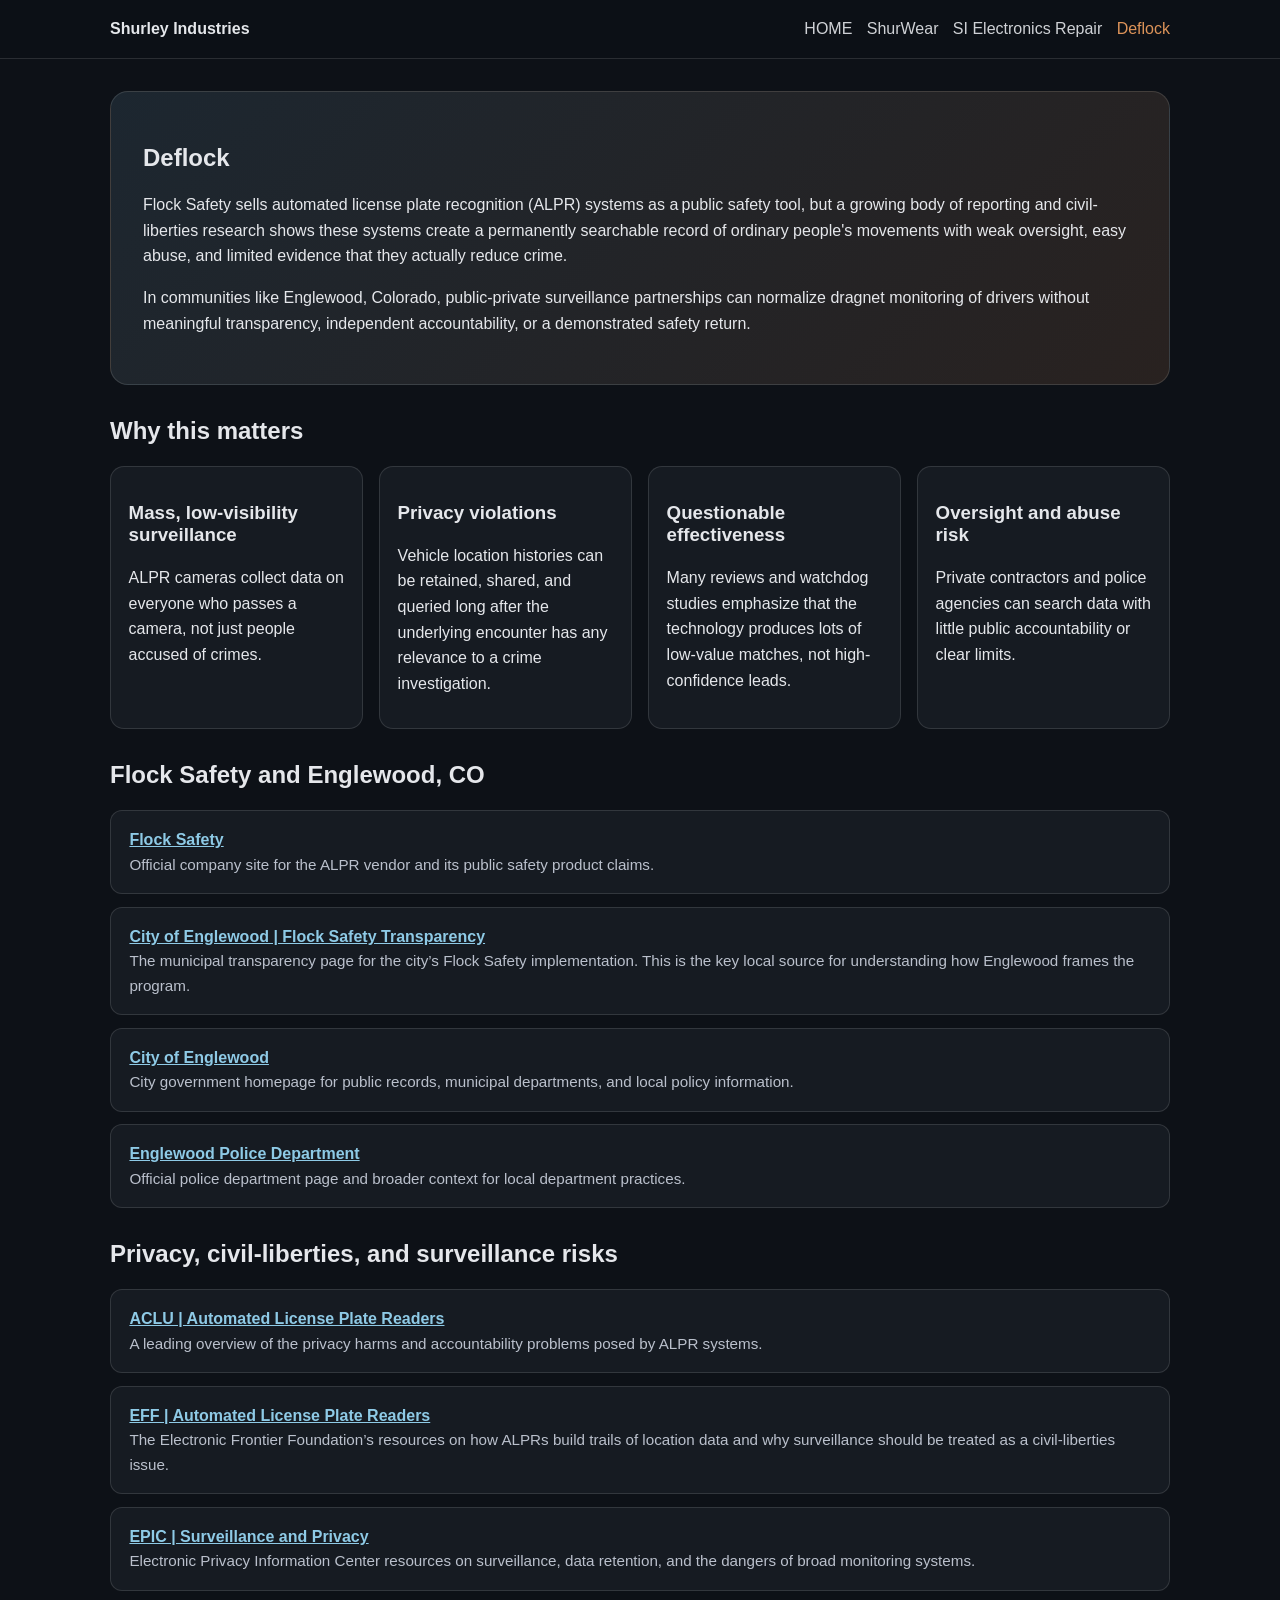
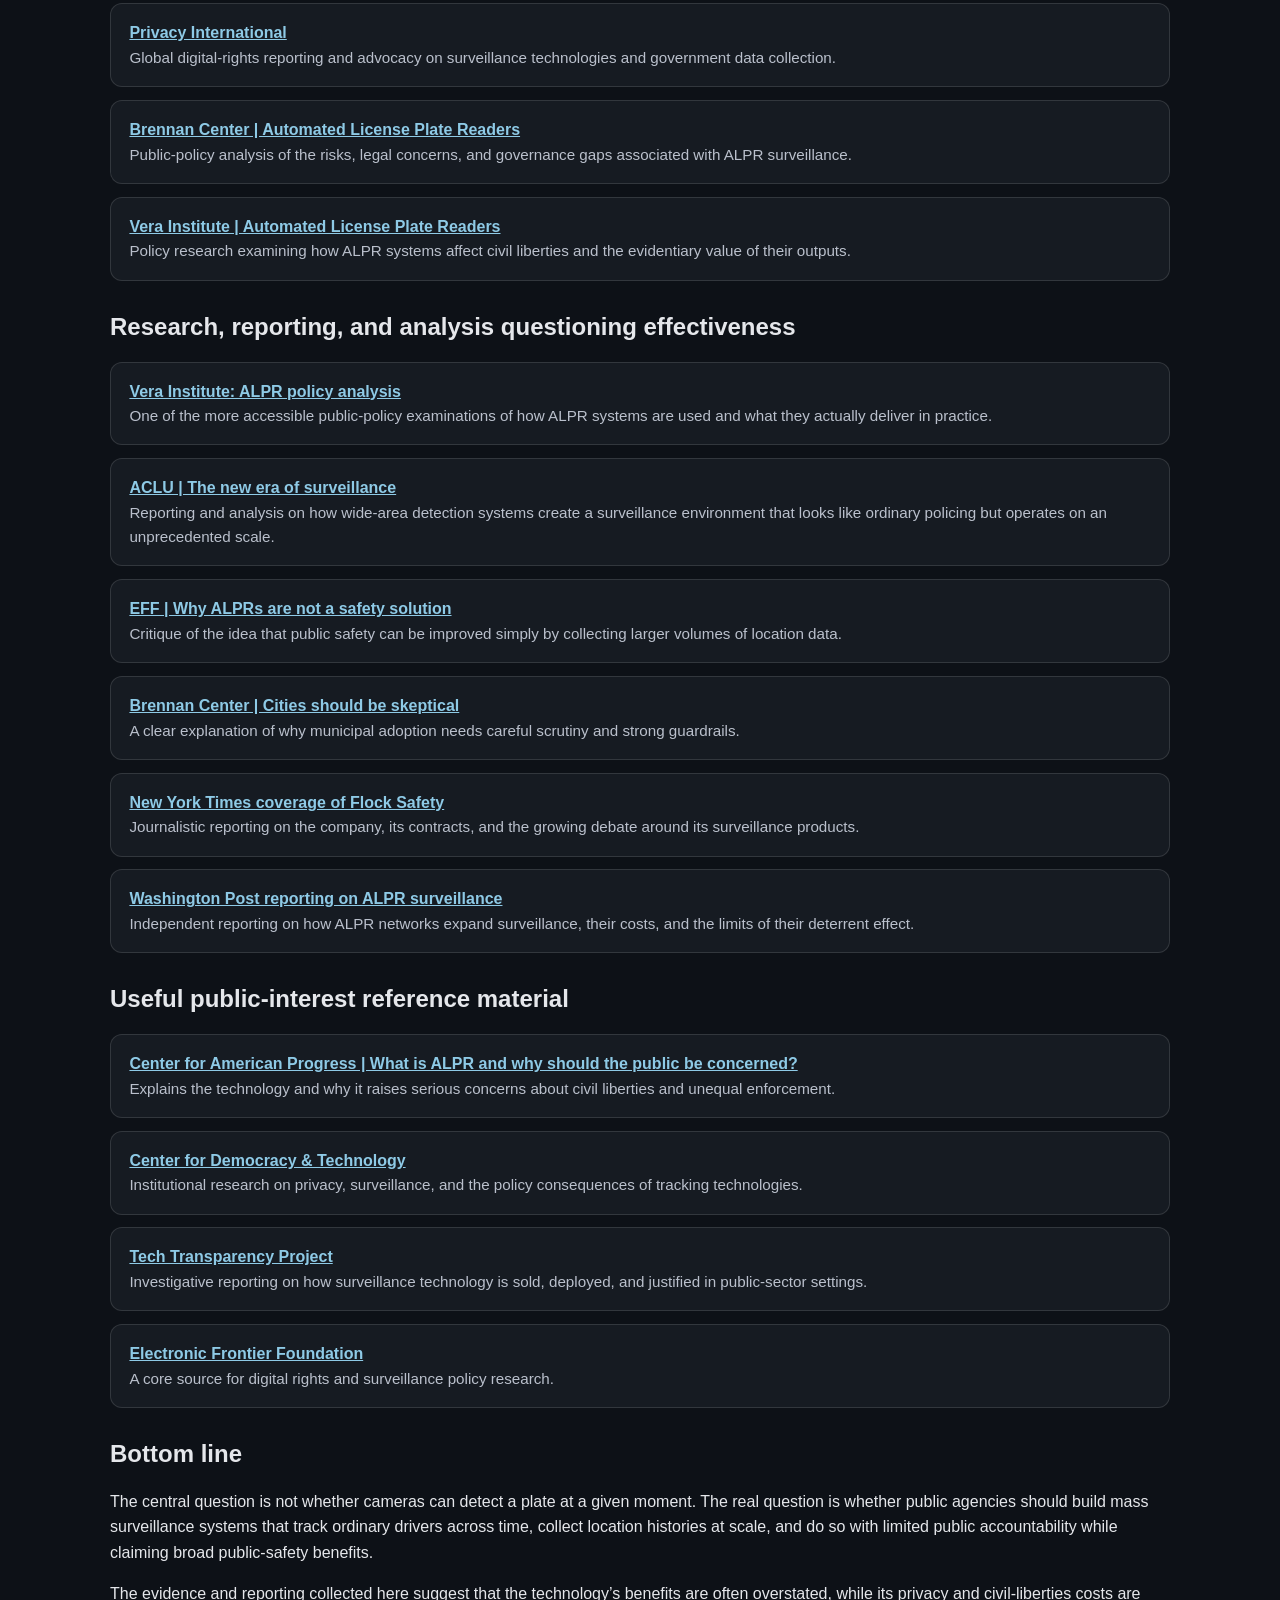
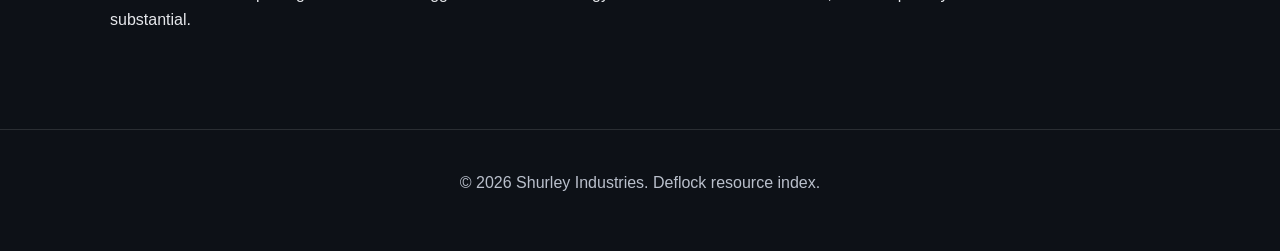
==== deflock/index.html @ d4a77ce1 "Add Deflock map and council action template Co-authored-by: aydenshurley <272962813+aydenshurley@use" ====
<!DOCTYPE html>
<html lang="en">
  <head>
    <meta charset="UTF-8" />
    <meta name="viewport" content="width=device-width, initial-scale=1.0" />
    <title>Deflock | Shurley Industries</title>
    <meta
      name="description"
      content="Resources and links documenting Flock Safety, Englewood's deployment, and the privacy and civil-liberties risks of automated license plate recognition."
    />
    <style>
      :root {
        --bg: #0d1117;
        --panel: #161b22;
        --panel-alt: #1f2833;
        --text: #e5e7eb;
        --muted: #bac0cc;
        --accent: #8ecae6;
        --accent-2: #f4a261;
        --border: rgba(255, 255, 255, 0.12);
      }

      * { box-sizing: border-box; }

      body {
        margin: 0;
        font-family: Arial, Helvetica, sans-serif;
        background: var(--bg);
        color: var(--text);
        line-height: 1.6;
      }

      a {
        color: var(--accent);
      }

      header {
        border-bottom: 1px solid var(--border);
        background: rgba(13, 17, 23, 0.9);
        position: sticky;
        top: 0;
        backdrop-filter: blur(8px);
      }

      .topbar {
        max-width: 1100px;
        margin: 0 auto;
        padding: 1rem 1.25rem;
        display: flex;
        flex-wrap: wrap;
        align-items: center;
        justify-content: space-between;
        gap: 1rem;
      }

      .brand {
        font-weight: bold;
        color: var(--text);
        text-decoration: none;
      }

      nav ul {
        list-style: none;
        display: flex;
        flex-wrap: wrap;
        gap: 0.9rem;
        padding: 0;
        margin: 0;
      }

      nav a {
        color: var(--text);
        text-decoration: none;
        opacity: 0.9;
      }

      nav a[aria-current="page"] {
        color: var(--accent-2);
      }

      main {
        max-width: 1100px;
        margin: 0 auto;
        padding: 2rem 1.25rem 4rem;
      }

      section {
        margin-bottom: 2rem;
      }

      .hero {
        background: linear-gradient(135deg, rgba(142, 202, 230, 0.12), rgba(244, 162, 97, 0.12));
        border: 1px solid var(--border);
        border-radius: 18px;
        padding: 2rem;
      }

      h1, h2, h3 {
        line-height: 1.2;
      }

      .summary-grid {
        display: grid;
        gap: 1rem;
        grid-template-columns: repeat(auto-fit, minmax(220px, 1fr));
      }

      .card {
        background: var(--panel);
        border: 1px solid var(--border);
        border-radius: 14px;
        padding: 1rem 1.1rem;
      }

      .resource-list {
        list-style: none;
        padding: 0;
        margin: 0;
        display: grid;
        gap: 0.8rem;
      }

      .resource-list li {
        background: var(--panel);
        border: 1px solid var(--border);
        border-radius: 12px;
        padding: 1rem 1.15rem;
      }

      .small {
        color: var(--muted);
        font-size: 0.95rem;
      }

      footer {
        border-top: 1px solid var(--border);
        padding: 1.5rem 1.25rem 2.5rem;
        color: var(--muted);
        text-align: center;
      }
    </style>
  </head>
  <body>
    <header>
      <div class="topbar">
        <a href="/index.html" class="brand" aria-label="Shurley Industries home">Shurley Industries</a>
        <nav aria-label="Main">
          <ul>
            <li><a href="/index.html">HOME</a></li>
            <li><a href="/shurwear.html">ShurWear</a></li>
            <li><a href="/electronics-repair.html">SI Electronics Repair</a></li>
            <li><a href="/deflock/" aria-current="page">Deflock</a></li>
          </ul>
        </nav>
      </div>
    </header>

    <main>
      <section class="hero">
        <h1>Deflock</h1>
        <p>
          Flock Safety sells automated license plate recognition (ALPR) systems as a public safety tool, but a growing body of reporting and civil-liberties research shows these systems create a permanently searchable record of ordinary people's movements with weak oversight, easy abuse, and limited evidence that they actually reduce crime.
        </p>
        <p>
          In communities like Englewood, Colorado, public-private surveillance partnerships can normalize dragnet monitoring of drivers without meaningful transparency, independent accountability, or a demonstrated safety return.
        </p>
      </section>

      <section>
        <h2>Why this matters</h2>
        <div class="summary-grid">
          <div class="card">
            <h3>Mass, low-visibility surveillance</h3>
            <p>ALPR cameras collect data on everyone who passes a camera, not just people accused of crimes.</p>
          </div>
          <div class="card">
            <h3>Privacy violations</h3>
            <p>Vehicle location histories can be retained, shared, and queried long after the underlying encounter has any relevance to a crime investigation.</p>
          </div>
          <div class="card">
            <h3>Questionable effectiveness</h3>
            <p>Many reviews and watchdog studies emphasize that the technology produces lots of low-value matches, not high-confidence leads.</p>
          </div>
          <div class="card">
            <h3>Oversight and abuse risk</h3>
            <p>Private contractors and police agencies can search data with little public accountability or clear limits.</p>
          </div>
        </div>
      </section>

      <section>
        <h2>Flock Safety and Englewood, CO</h2>
        <ul class="resource-list">
          <li>
            <strong><a href="https://www.flocksafety.com/" target="_blank" rel="noopener noreferrer">Flock Safety</a></strong>
            <div class="small">Official company site for the ALPR vendor and its public safety product claims.</div>
          </li>
          <li>
            <strong><a href="https://www.englewoodco.gov/government/city-departments/police/flock-safety-transparency" target="_blank" rel="noopener noreferrer">City of Englewood | Flock Safety Transparency</a></strong>
            <div class="small">The municipal transparency page for the city’s Flock Safety implementation. This is the key local source for understanding how Englewood frames the program.</div>
          </li>
          <li>
            <strong><a href="https://www.englewoodco.gov/" target="_blank" rel="noopener noreferrer">City of Englewood</a></strong>
            <div class="small">City government homepage for public records, municipal departments, and local policy information.</div>
          </li>
          <li>
            <strong><a href="https://www.englewoodco.gov/government/city-departments/police" target="_blank" rel="noopener noreferrer">Englewood Police Department</a></strong>
            <div class="small">Official police department page and broader context for local department practices.</div>
          </li>
        </ul>
      </section>

      <section>
        <h2>Privacy, civil-liberties, and surveillance risks</h2>
        <ul class="resource-list">
          <li>
            <strong><a href="https://www.aclu.org/issues/privacy-technology/surveillance-technologies/automated-license-plate-readers" target="_blank" rel="noopener noreferrer">ACLU | Automated License Plate Readers</a></strong>
            <div class="small">A leading overview of the privacy harms and accountability problems posed by ALPR systems.</div>
          </li>
          <li>
            <strong><a href="https://www.eff.org/issues/automated-license-plate-readers" target="_blank" rel="noopener noreferrer">EFF | Automated License Plate Readers</a></strong>
            <div class="small">The Electronic Frontier Foundation’s resources on how ALPRs build trails of location data and why surveillance should be treated as a civil-liberties issue.</div>
          </li>
          <li>
            <strong><a href="https://epic.org/issues/privacy/surveillance/" target="_blank" rel="noopener noreferrer">EPIC | Surveillance and Privacy</a></strong>
            <div class="small">Electronic Privacy Information Center resources on surveillance, data retention, and the dangers of broad monitoring systems.</div>
          </li>
          <li>
            <strong><a href="https://www.privacyinternational.org/" target="_blank" rel="noopener noreferrer">Privacy International</a></strong>
            <div class="small">Global digital-rights reporting and advocacy on surveillance technologies and government data collection.</div>
          </li>
          <li>
            <strong><a href="https://www.brennancenter.org/our-work/research-reports/automated-license-plate-readers" target="_blank" rel="noopener noreferrer">Brennan Center | Automated License Plate Readers</a></strong>
            <div class="small">Public-policy analysis of the risks, legal concerns, and governance gaps associated with ALPR surveillance.</div>
          </li>
          <li>
            <strong><a href="https://www.vera.org/publications/automated-license-plate-readers" target="_blank" rel="noopener noreferrer">Vera Institute | Automated License Plate Readers</a></strong>
            <div class="small">Policy research examining how ALPR systems affect civil liberties and the evidentiary value of their outputs.</div>
          </li>
        </ul>
      </section>

      <section>
        <h2>Research, reporting, and analysis questioning effectiveness</h2>
        <ul class="resource-list">
          <li>
            <strong><a href="https://www.vera.org/publications/automated-license-plate-readers" target="_blank" rel="noopener noreferrer">Vera Institute: ALPR policy analysis</a></strong>
            <div class="small">One of the more accessible public-policy examinations of how ALPR systems are used and what they actually deliver in practice.</div>
          </li>
          <li>
            <strong><a href="https://www.aclu.org/news/privacy-technology/automated-license-plate-recognition-systems-signal-a-new-era-of-surveillance" target="_blank" rel="noopener noreferrer">ACLU | The new era of surveillance</a></strong>
            <div class="small">Reporting and analysis on how wide-area detection systems create a surveillance environment that looks like ordinary policing but operates on an unprecedented scale.</div>
          </li>
          <li>
            <strong><a href="https://www.eff.org/deeplinks/2021/08/license-plate-readers-are-not-safety-solution" target="_blank" rel="noopener noreferrer">EFF | Why ALPRs are not a safety solution</a></strong>
            <div class="small">Critique of the idea that public safety can be improved simply by collecting larger volumes of location data.</div>
          </li>
          <li>
            <strong><a href="https://www.brennancenter.org/our-work/analysis-opinion/cities-should-be-skeptical-license-plate-reader-technology" target="_blank" rel="noopener noreferrer">Brennan Center | Cities should be skeptical</a></strong>
            <div class="small">A clear explanation of why municipal adoption needs careful scrutiny and strong guardrails.</div>
          </li>
          <li>
            <strong><a href="https://www.nytimes.com/topic/company/flock-safety" target="_blank" rel="noopener noreferrer">New York Times coverage of Flock Safety</a></strong>
            <div class="small">Journalistic reporting on the company, its contracts, and the growing debate around its surveillance products.</div>
          </li>
          <li>
            <strong><a href="https://www.washingtonpost.com/technology/2024/02/08/flock-safety-license-plate-readers/" target="_blank" rel="noopener noreferrer">Washington Post reporting on ALPR surveillance</a></strong>
            <div class="small">Independent reporting on how ALPR networks expand surveillance, their costs, and the limits of their deterrent effect.</div>
          </li>
        </ul>
      </section>

      <section>
        <h2>Useful public-interest reference material</h2>
        <ul class="resource-list">
          <li>
            <strong><a href="https://www.americanprogress.org/article/what-is-automated-license-plate-recognition-and-why-the-public-should-be-concerned/" target="_blank" rel="noopener noreferrer">Center for American Progress | What is ALPR and why should the public be concerned?</a></strong>
            <div class="small">Explains the technology and why it raises serious concerns about civil liberties and unequal enforcement.</div>
          </li>
          <li>
            <strong><a href="https://www.cdt.org/" target="_blank" rel="noopener noreferrer">Center for Democracy &amp; Technology</a></strong>
            <div class="small">Institutional research on privacy, surveillance, and the policy consequences of tracking technologies.</div>
          </li>
          <li>
            <strong><a href="https://www.techtransparencyproject.org/" target="_blank" rel="noopener noreferrer">Tech Transparency Project</a></strong>
            <div class="small">Investigative reporting on how surveillance technology is sold, deployed, and justified in public-sector settings.</div>
          </li>
          <li>
            <strong><a href="https://www.eff.org/" target="_blank" rel="noopener noreferrer">Electronic Frontier Foundation</a></strong>
            <div class="small">A core source for digital rights and surveillance policy research.</div>
          </li>
        </ul>
      </section>

      <section>
        <h2>Bottom line</h2>
        <p>
          The central question is not whether cameras can detect a plate at a given moment. The real question is whether public agencies should build mass surveillance systems that track ordinary drivers across time, collect location histories at scale, and do so with limited public accountability while claiming broad public-safety benefits.
        </p>
        <p>
          The evidence and reporting collected here suggest that the technology’s benefits are often overstated, while its privacy and civil-liberties costs are substantial.
        </p>
      </section>
    </main>

    <footer>
      <p>© 2026 Shurley Industries. Deflock resource index.</p>
    </footer>
  </body>
</html>
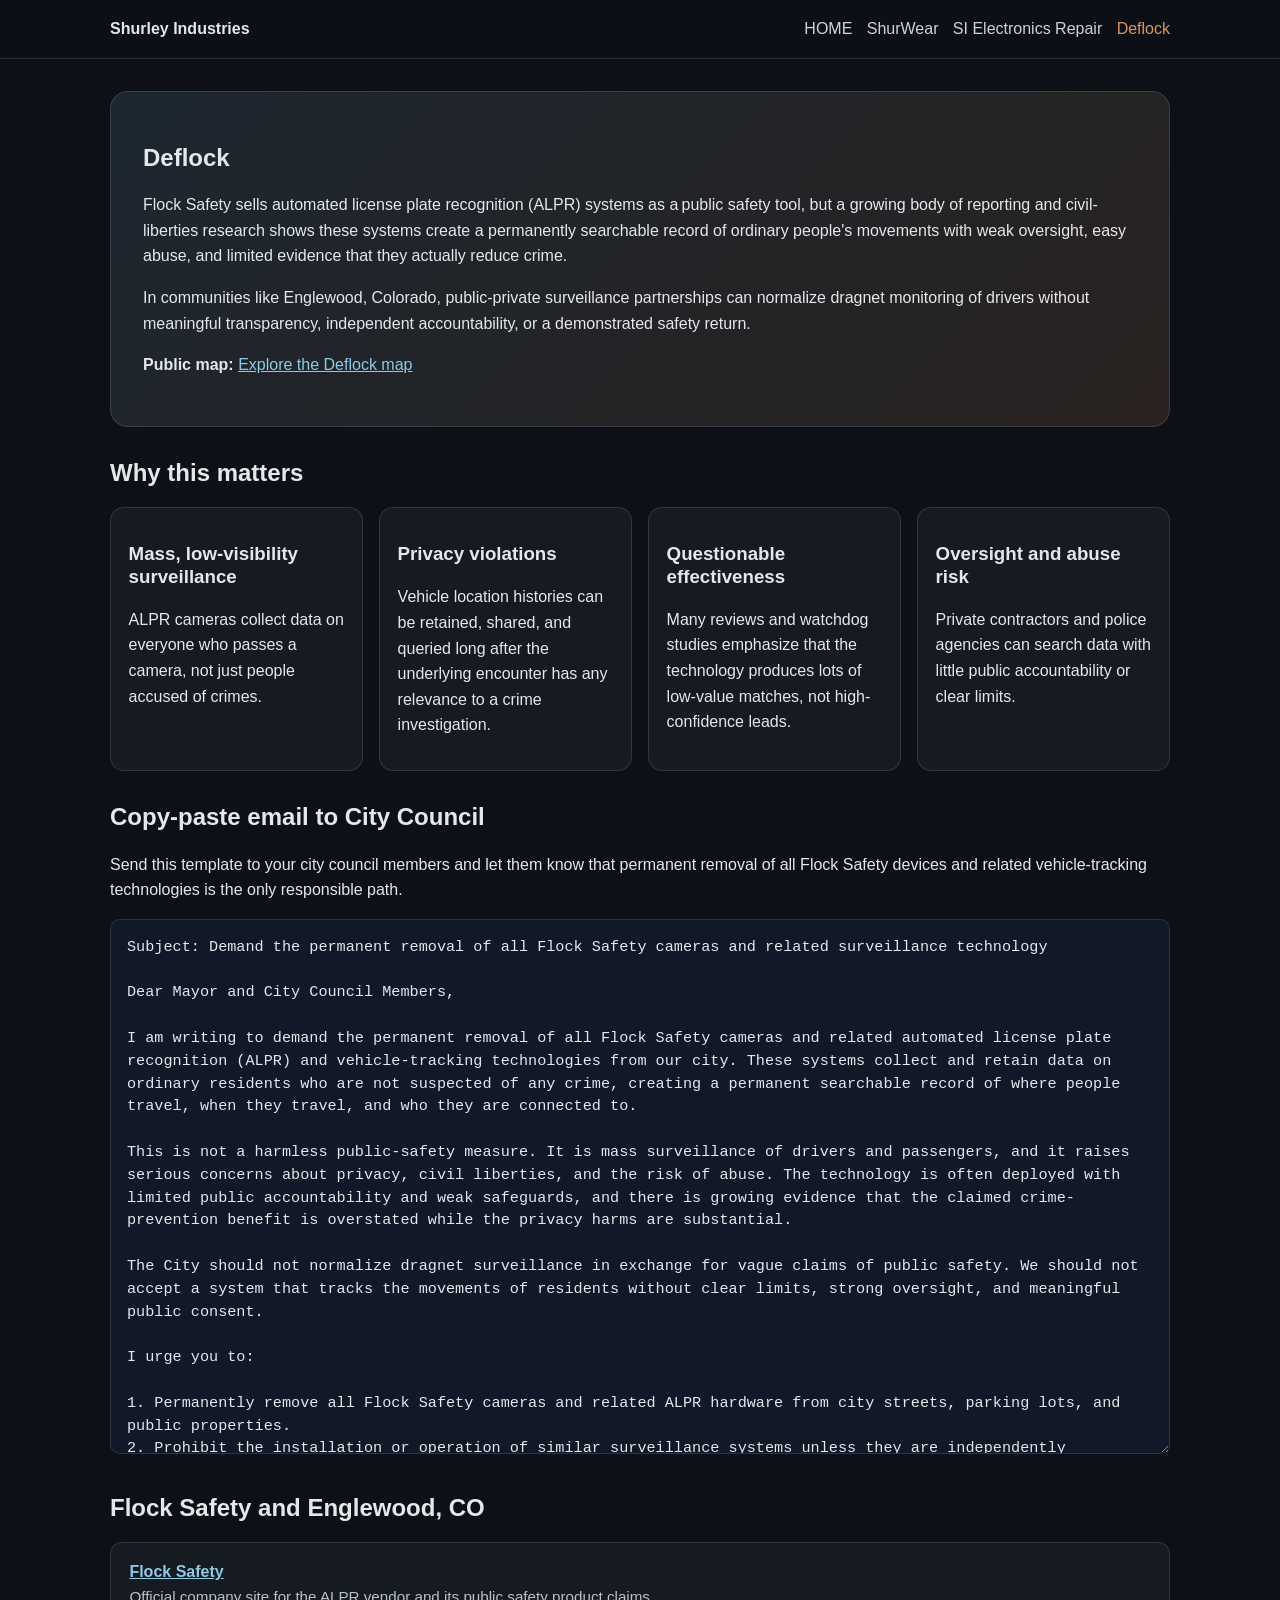
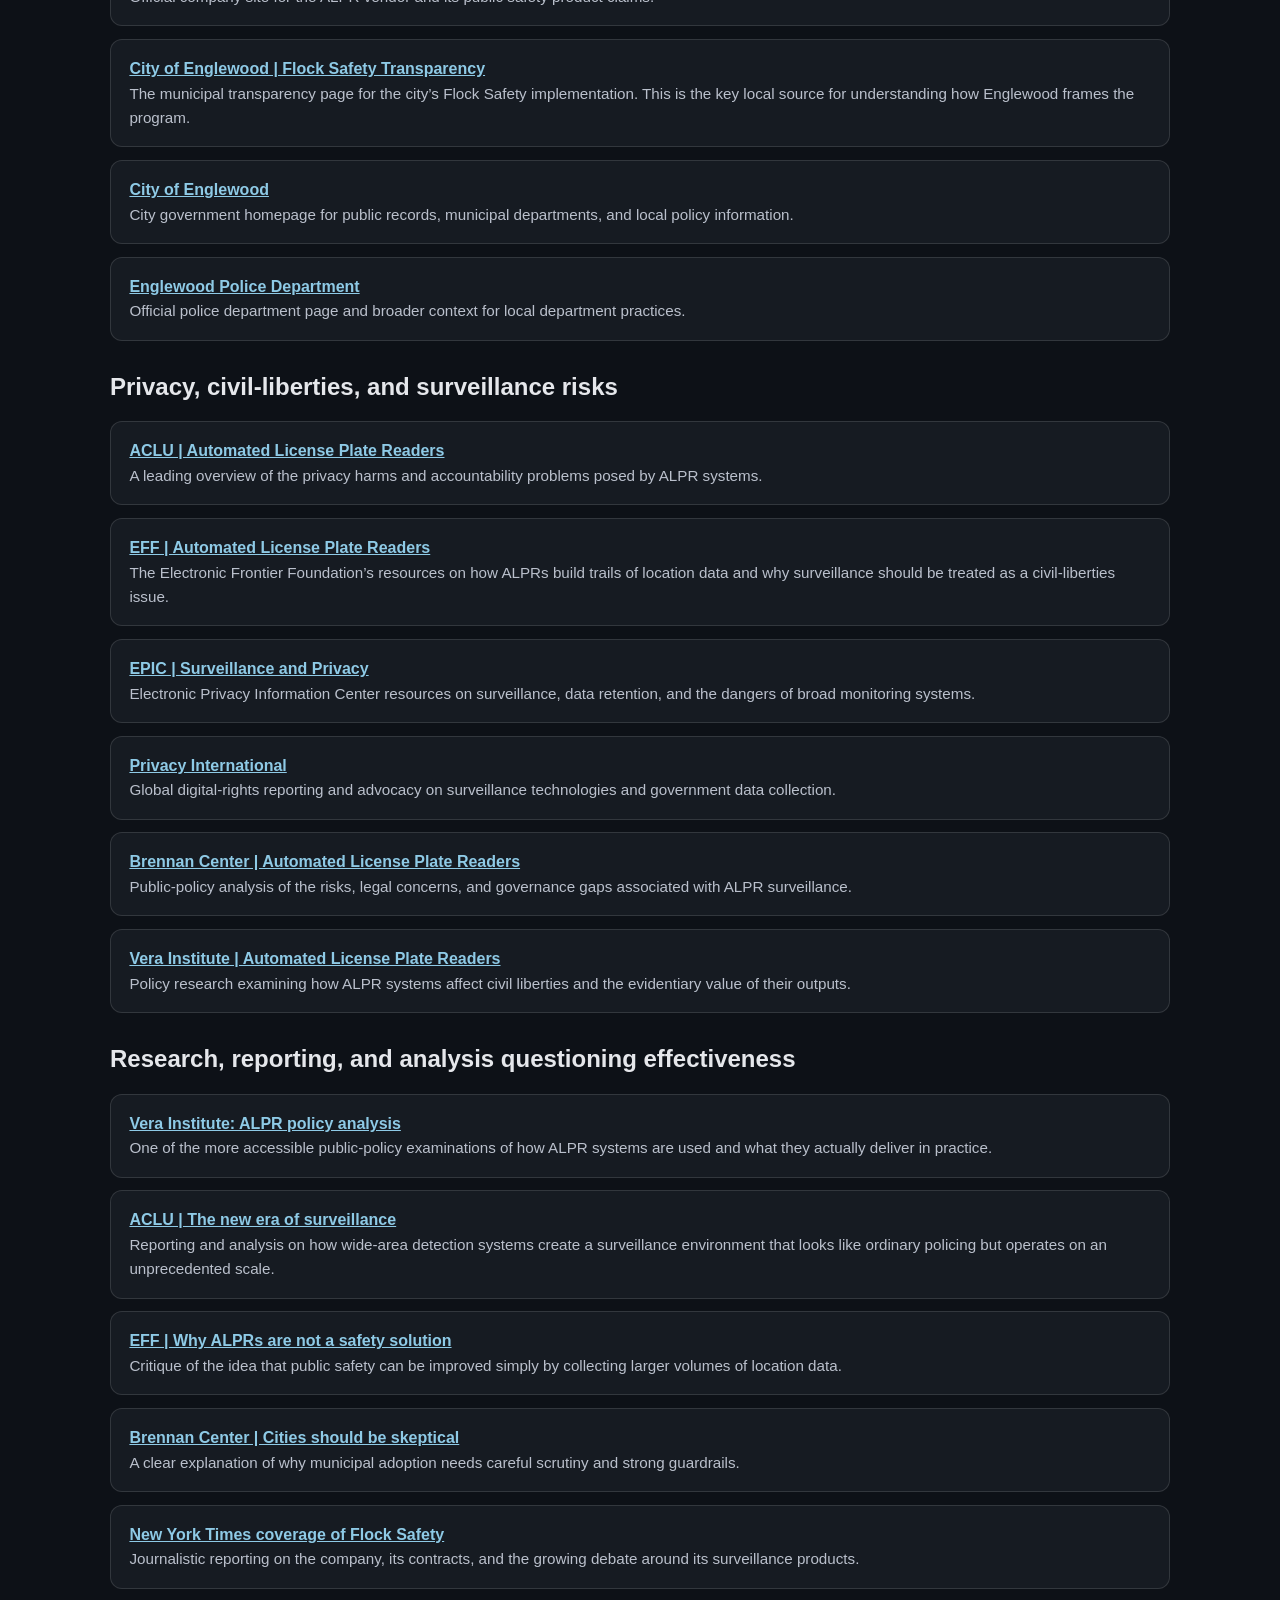
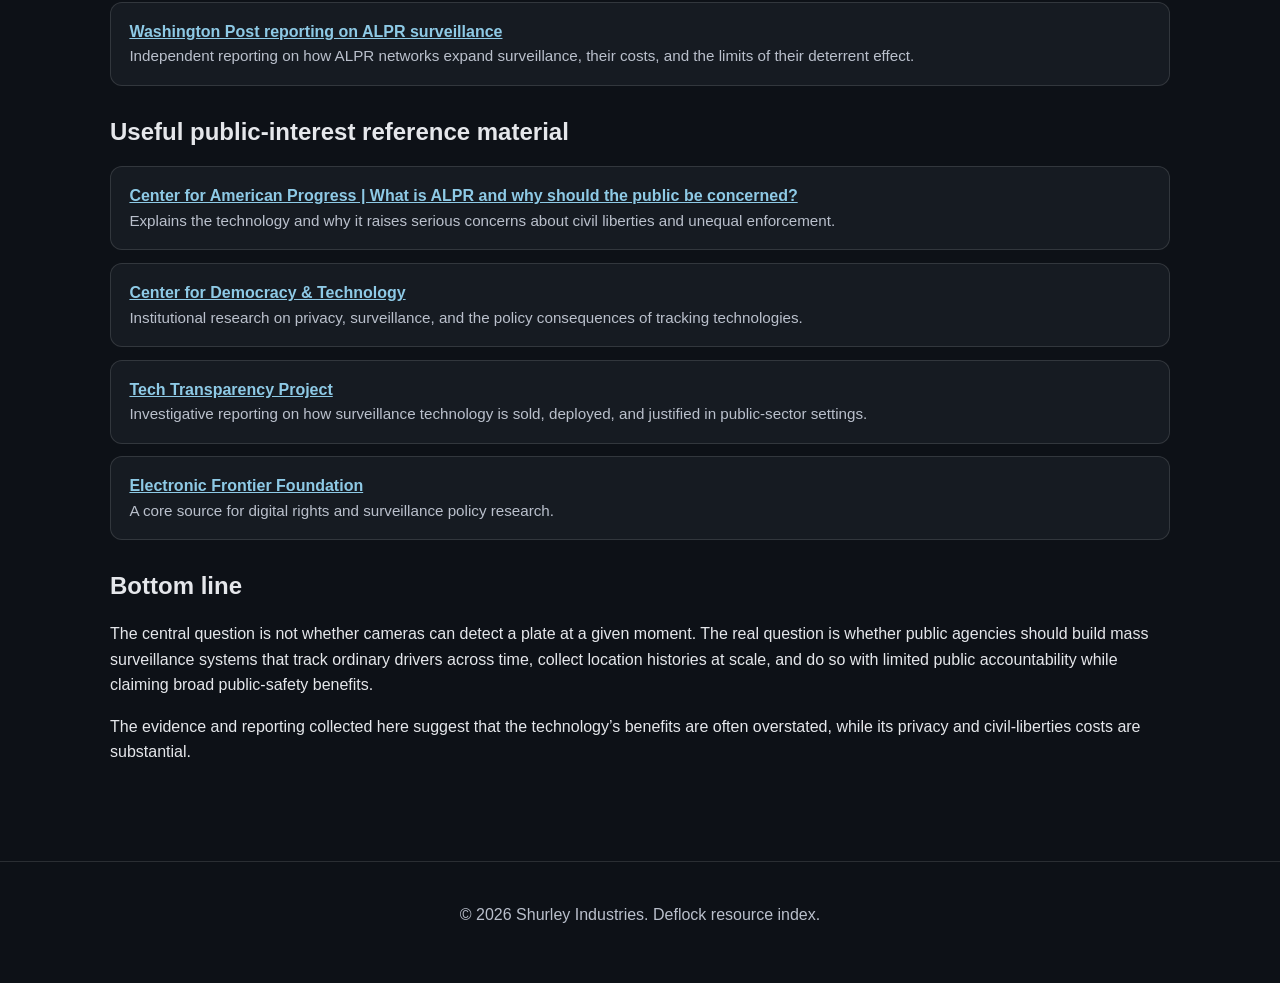
==== commit 6ed877be: "Finalize Deflock page and action resources Co-authored-by: aydenshurley <272962813+aydenshurley@user" ====
--- a/deflock/index.html
+++ b/deflock/index.html
@@ -164,6 +164,10 @@
         <p>
           In communities like Englewood, Colorado, public-private surveillance partnerships can normalize dragnet monitoring of drivers without meaningful transparency, independent accountability, or a demonstrated safety return.
         </p>
+        <p>
+          <strong>Public map:</strong>
+          <a href="https://maps.deflock.org/?lat=39.6482&lng=-104.9880&zoom=11.00" target="_blank" rel="noopener noreferrer">Explore the Deflock map</a>
+        </p>
       </section>
 
       <section>
@@ -189,6 +193,41 @@
       </section>
 
       <section>
+        <h2>Copy-paste email to City Council</h2>
+        <p>
+          Send this template to your city council members and let them know that permanent removal of all Flock Safety devices and related vehicle-tracking technologies is the only responsible path.
+        </p>
+        <textarea readonly rows="22" style="width: 100%; min-height: 420px; resize: vertical; background: #111827; color: #e5e7eb; border: 1px solid rgba(255,255,255,0.12); border-radius: 10px; padding: 1rem; font: 0.95rem/1.5 monospace;">
+Subject: Demand the permanent removal of all Flock Safety cameras and related surveillance technology
+
+Dear Mayor and City Council Members,
+
+I am writing to demand the permanent removal of all Flock Safety cameras and related automated license plate recognition (ALPR) and vehicle-tracking technologies from our city. These systems collect and retain data on ordinary residents who are not suspected of any crime, creating a permanent searchable record of where people travel, when they travel, and who they are connected to.
+
+This is not a harmless public-safety measure. It is mass surveillance of drivers and passengers, and it raises serious concerns about privacy, civil liberties, and the risk of abuse. The technology is often deployed with limited public accountability and weak safeguards, and there is growing evidence that the claimed crime-prevention benefit is overstated while the privacy harms are substantial.
+
+The City should not normalize dragnet surveillance in exchange for vague claims of public safety. We should not accept a system that tracks the movements of residents without clear limits, strong oversight, and meaningful public consent.
+
+I urge you to:
+
+1. Permanently remove all Flock Safety cameras and related ALPR hardware from city streets, parking lots, and public properties.
+2. Prohibit the installation or operation of similar surveillance systems unless they are independently evaluated, subject to strict public oversight, and clearly justified by demonstrable public safety benefits.
+3. Require full transparency on data retention, sharing, access logs, and vendor contracts.
+4. Decline any future renewal, expansion, or private-public partnership that would prolong mass vehicle surveillance.
+5. Commit to civil-liberties protections that prioritize residents’ privacy and due process over convenience for policing systems.
+
+Our city should be focused on proven, targeted, accountable approaches to public safety — not permanently tracking the everyday movement of the public.
+
+Sincerely,
+[Your Name]
+[Your Address]
+[City, State ZIP]
+[Email Address]
+[Phone Number]
+        </textarea>
+      </section>
+
+      <section>
         <h2>Flock Safety and Englewood, CO</h2>
         <ul class="resource-list">
           <li>
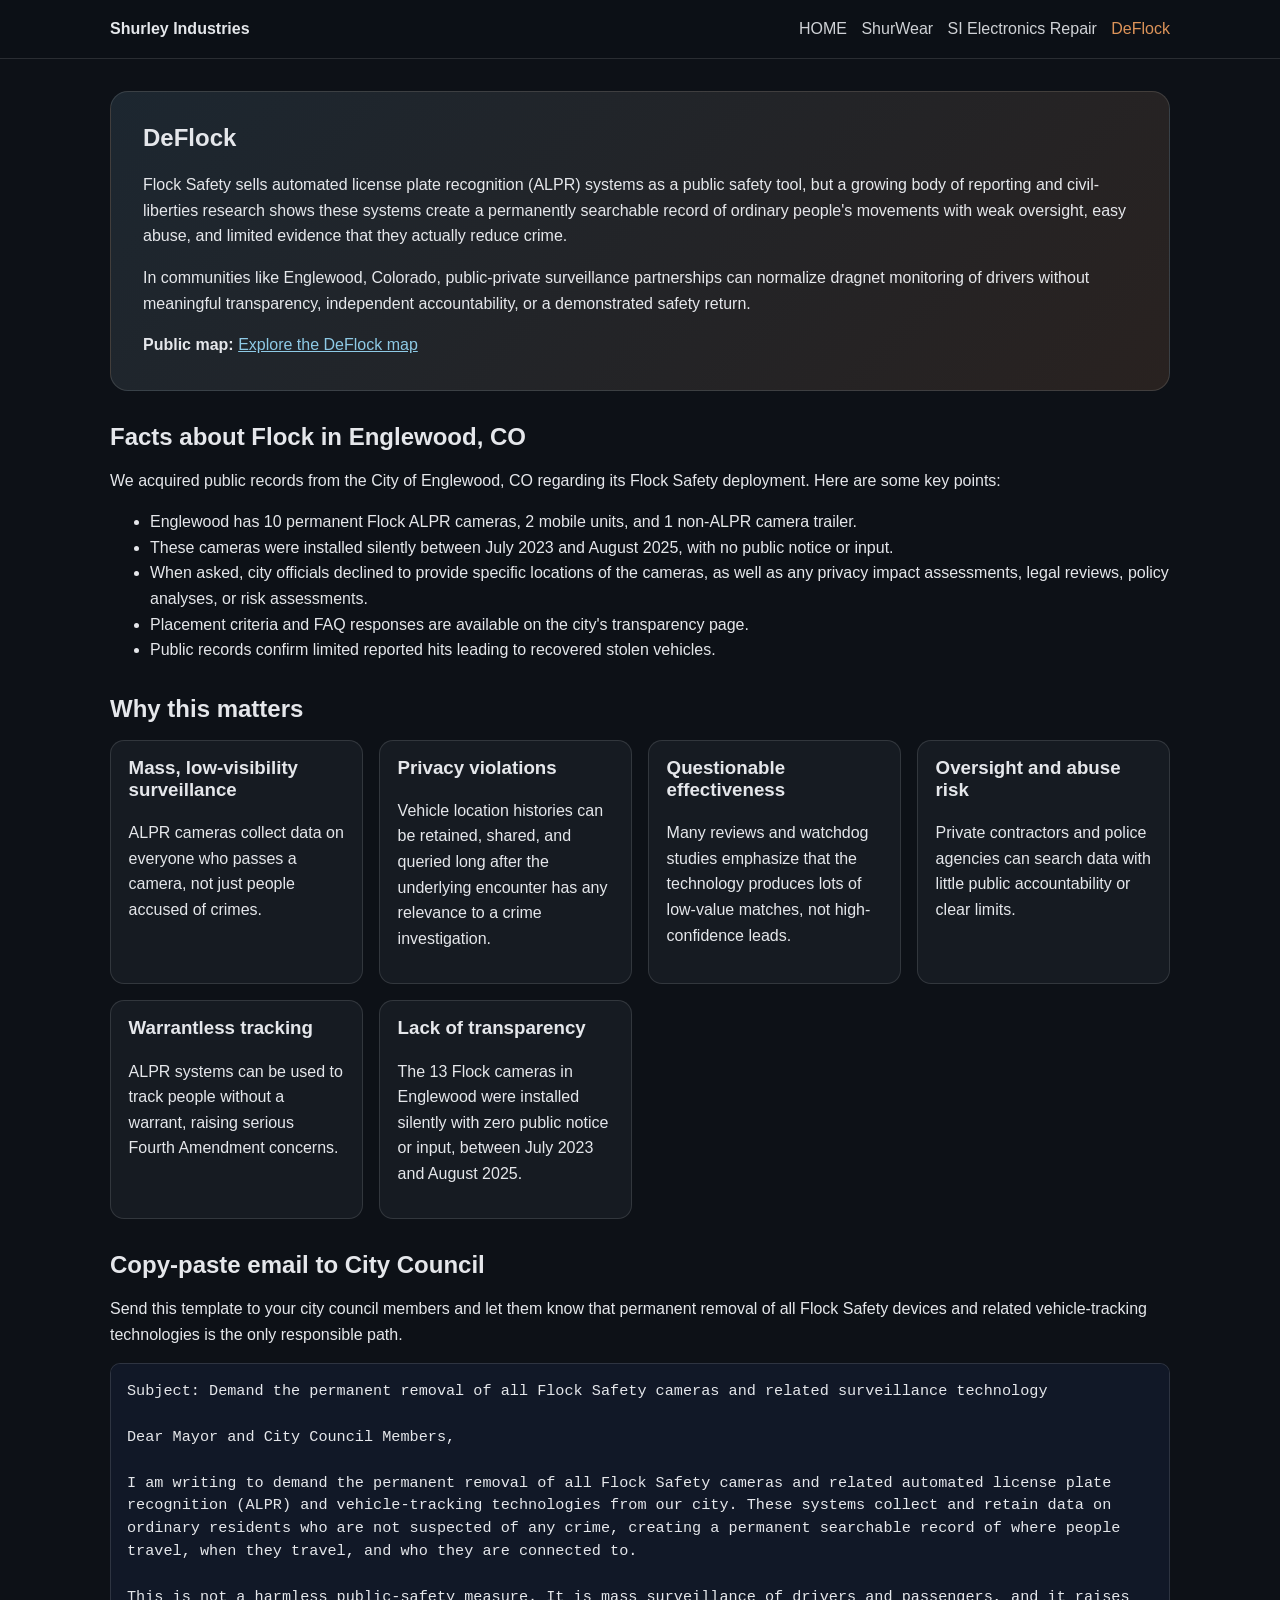
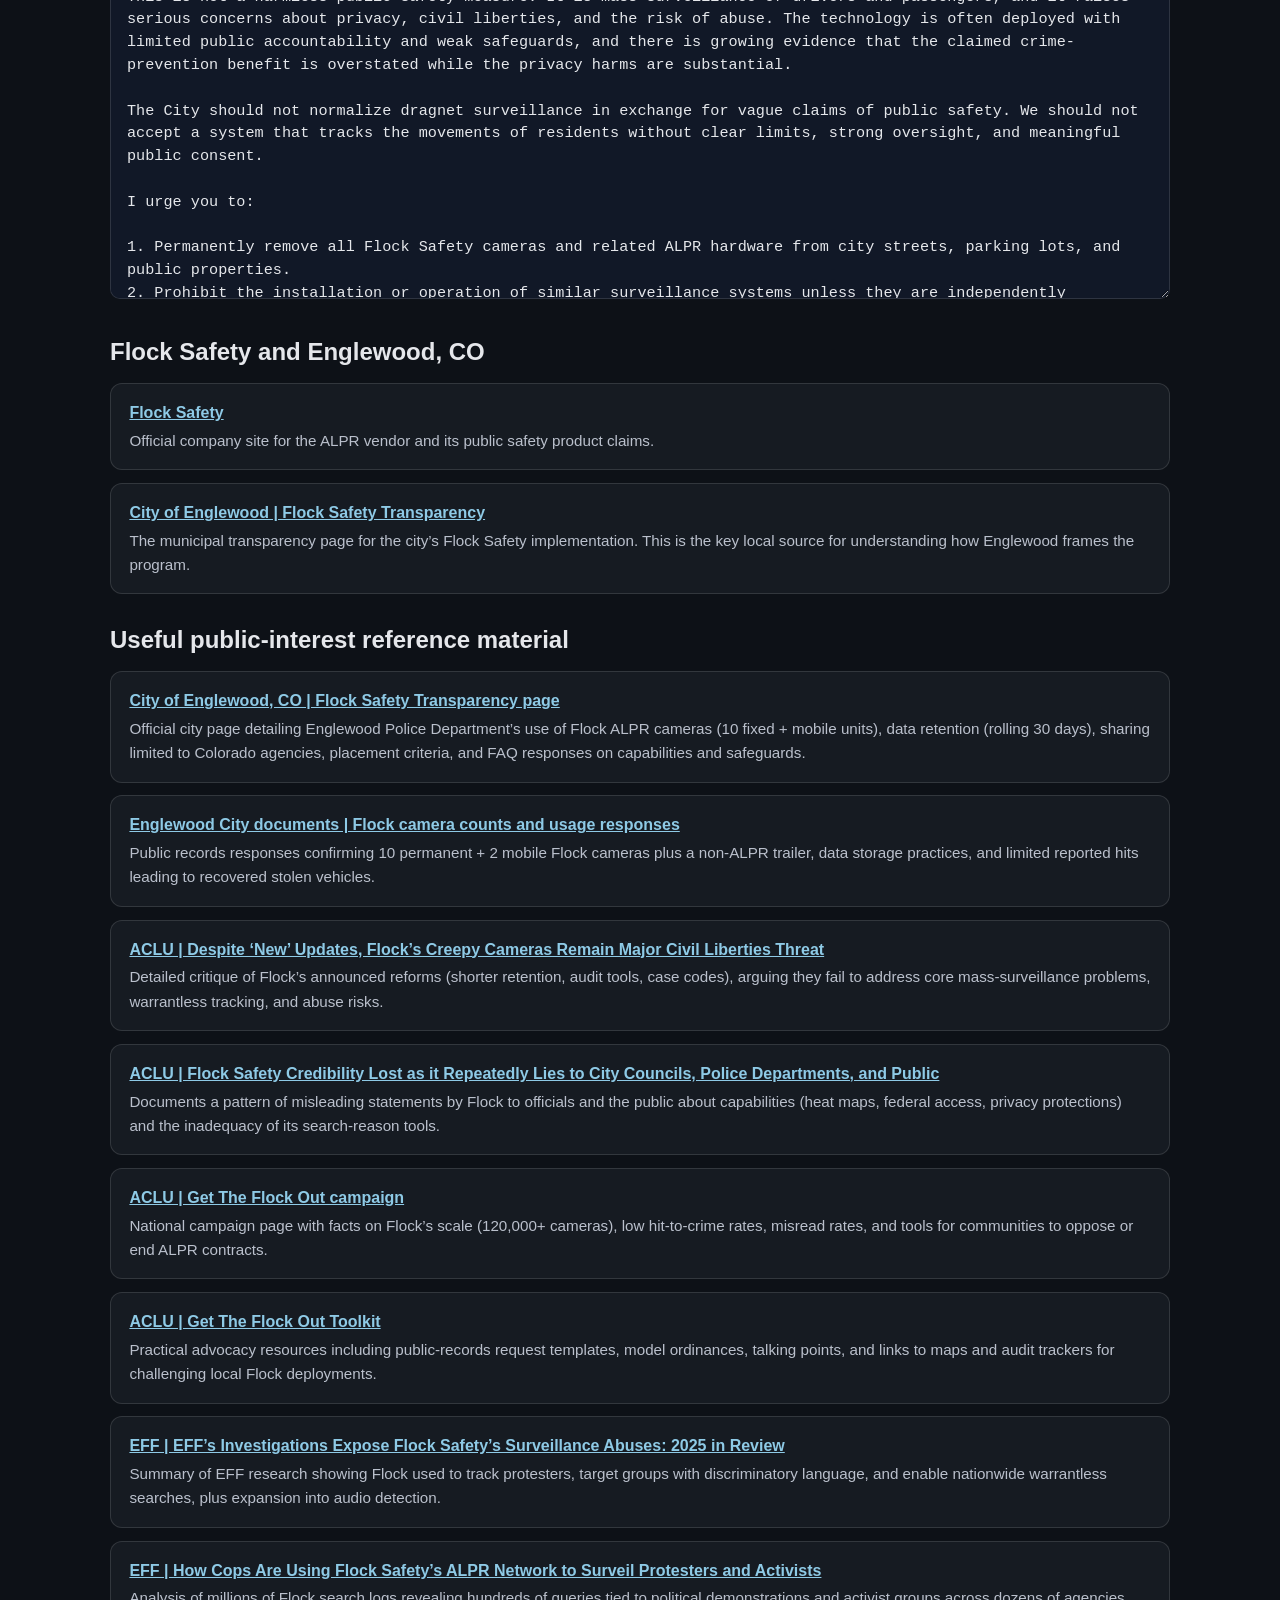
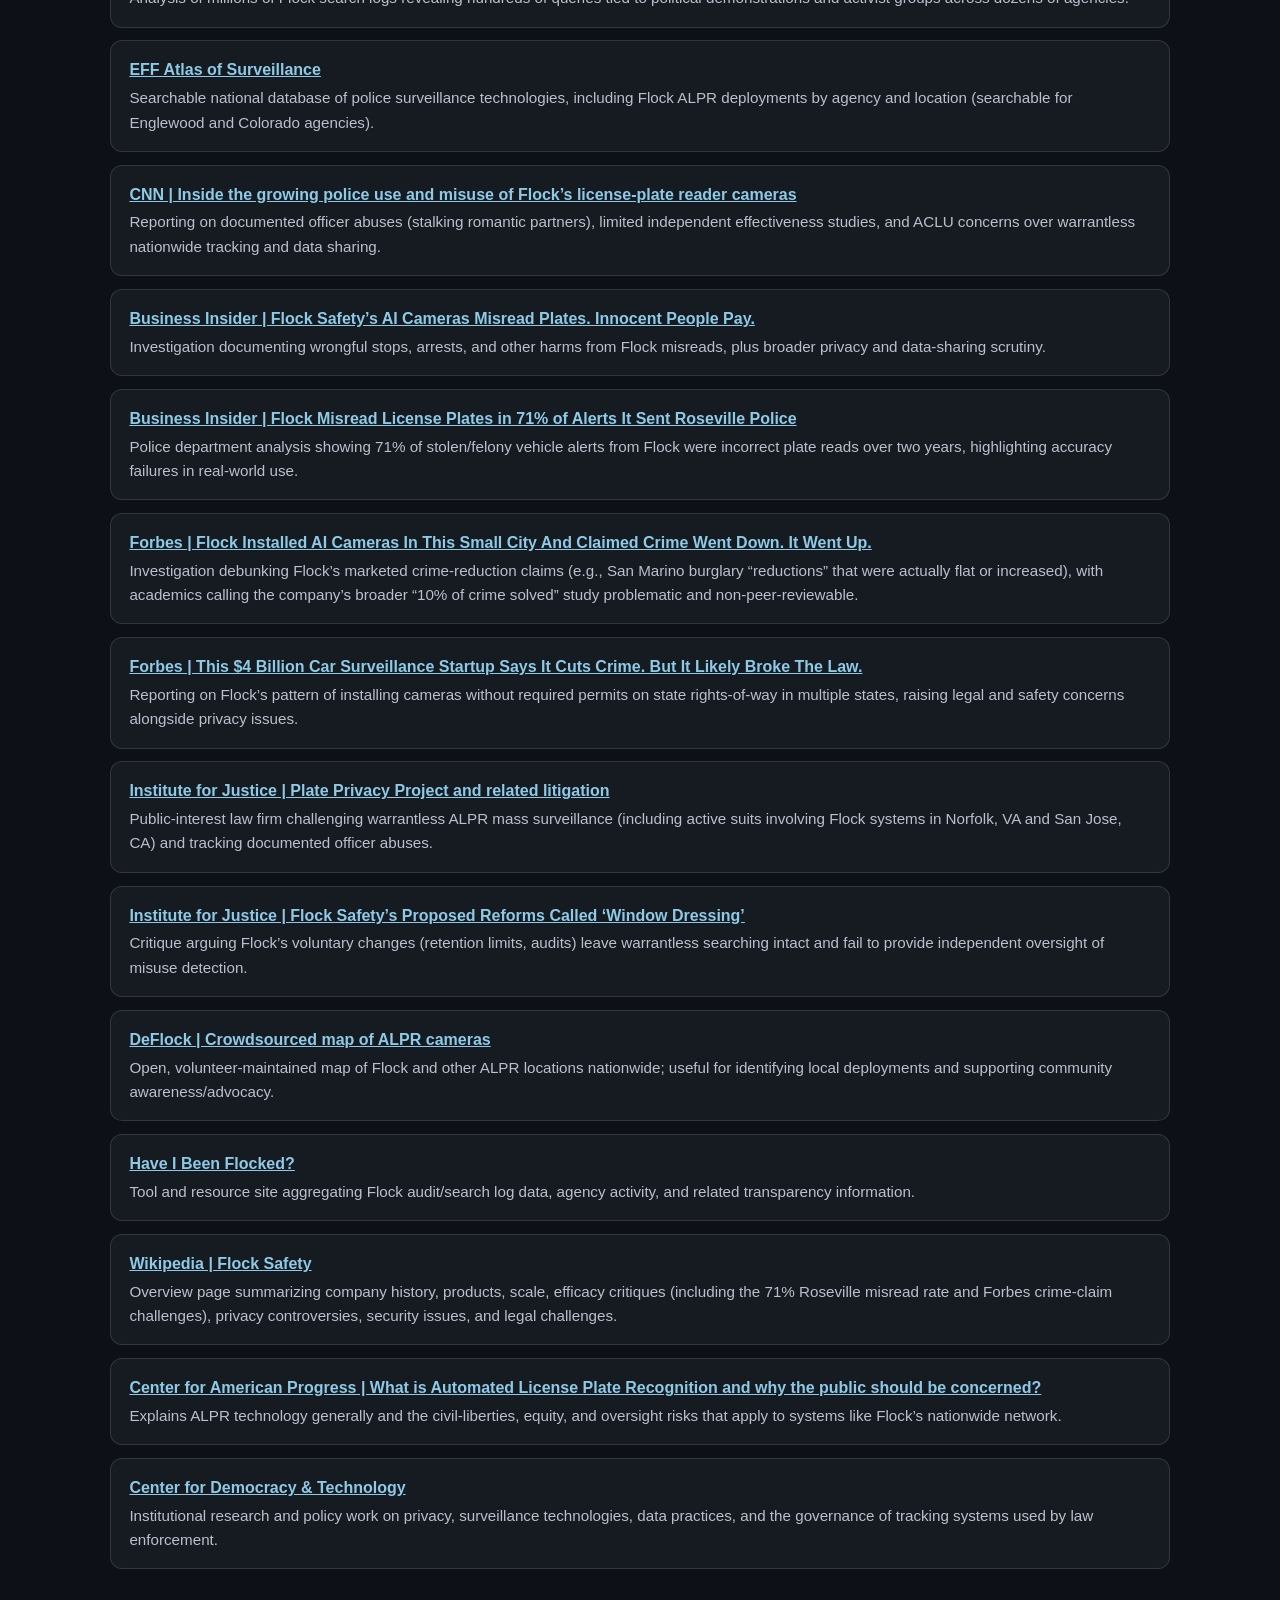
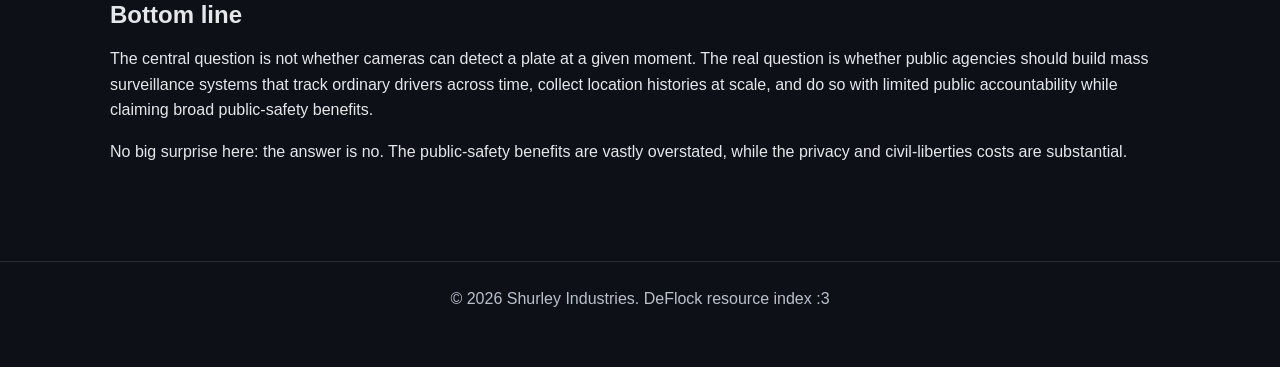
==== commit d13f3a98: "changed resources, added facts, fixed formatting" ====
--- a/deflock/index.html
+++ b/deflock/index.html
@@ -3,7 +3,7 @@
   <head>
     <meta charset="UTF-8" />
     <meta name="viewport" content="width=device-width, initial-scale=1.0" />
-    <title>Deflock | Shurley Industries</title>
+    <title>DeFlock | Shurley Industries</title>
     <meta
       name="description"
       content="Resources and links documenting Flock Safety, Englewood's deployment, and the privacy and civil-liberties risks of automated license plate recognition."
@@ -20,7 +20,9 @@
         --border: rgba(255, 255, 255, 0.12);
       }
 
-      * { box-sizing: border-box; }
+      * {
+        box-sizing: border-box;
+      }
 
       body {
         margin: 0;
@@ -35,10 +37,10 @@
       }
 
       header {
-        border-bottom: 1px solid var(--border);
-        background: rgba(13, 17, 23, 0.9);
         position: sticky;
         top: 0;
+        background: rgba(13, 17, 23, 0.9);
+        border-bottom: 1px solid var(--border);
         backdrop-filter: blur(8px);
       }
 
@@ -54,8 +56,8 @@
       }
 
       .brand {
+        color: var(--text);
         font-weight: bold;
-        color: var(--text);
         text-decoration: none;
       }
 
@@ -95,8 +97,23 @@
         padding: 2rem;
       }
 
-      h1, h2, h3 {
+      .hero p:last-child {
+        margin-bottom: 0;
+      }
+
+      h1,
+      h2,
+      h3 {
         line-height: 1.2;
+        margin-top: 0;
+      }
+
+      h2 {
+        margin-bottom: 1rem;
+      }
+
+      p {
+        margin-top: 0;
       }
 
       .summary-grid {
@@ -114,10 +131,10 @@
 
       .resource-list {
         list-style: none;
+        display: grid;
+        gap: 0.8rem;
         padding: 0;
         margin: 0;
-        display: grid;
-        gap: 0.8rem;
       }
 
       .resource-list li {
@@ -127,9 +144,26 @@
         padding: 1rem 1.15rem;
       }
 
+      .resource-list li strong {
+        display: block;
+        margin-bottom: 0.2rem;
+      }
+
       .small {
         color: var(--muted);
         font-size: 0.95rem;
+      }
+
+      textarea {
+        width: 100%;
+        min-height: 420px;
+        resize: vertical;
+        background: #111827;
+        color: #e5e7eb;
+        border: 1px solid rgba(255, 255, 255, 0.12);
+        border-radius: 10px;
+        padding: 1rem;
+        font: 0.95rem/1.5 monospace;
       }
 
       footer {
@@ -149,7 +183,7 @@
             <li><a href="/index.html">HOME</a></li>
             <li><a href="/shurwear.html">ShurWear</a></li>
             <li><a href="/electronics-repair.html">SI Electronics Repair</a></li>
-            <li><a href="/deflock/" aria-current="page">Deflock</a></li>
+            <li><a href="/deflock/" aria-current="page">DeFlock</a></li>
           </ul>
         </nav>
       </div>
@@ -157,17 +191,29 @@
 
     <main>
       <section class="hero">
-        <h1>Deflock</h1>
-        <p>
-          Flock Safety sells automated license plate recognition (ALPR) systems as a public safety tool, but a growing body of reporting and civil-liberties research shows these systems create a permanently searchable record of ordinary people's movements with weak oversight, easy abuse, and limited evidence that they actually reduce crime.
+        <h1>DeFlock</h1>
+        <p>
+          Flock Safety sells automated license plate recognition (ALPR) systems as a public safety tool, but a growing body of reporting and civil-liberties research shows these systems create a permanently searchable record of ordinary people's movements with weak oversight, easy abuse, and limited evidence that they actually reduce crime.
         </p>
         <p>
           In communities like Englewood, Colorado, public-private surveillance partnerships can normalize dragnet monitoring of drivers without meaningful transparency, independent accountability, or a demonstrated safety return.
         </p>
         <p>
           <strong>Public map:</strong>
-          <a href="https://maps.deflock.org/?lat=39.6482&lng=-104.9880&zoom=11.00" target="_blank" rel="noopener noreferrer">Explore the Deflock map</a>
-        </p>
+          <a href="https://maps.deflock.org/?lat=39.6482&lng=-104.9880&zoom=11.00" target="_blank" rel="noopener noreferrer">Explore the DeFlock map</a>
+        </p>
+      </section>
+      
+      <section>
+        <h2>Facts about Flock in Englewood, CO</h2>
+        <p>We acquired public records from the City of Englewood, CO regarding its Flock Safety deployment. Here are some key points:</p>
+        <ul>
+          <li>Englewood has 10 permanent Flock ALPR cameras, 2 mobile units, and 1 non-ALPR camera trailer.</li>
+          <li>These cameras were installed silently between July 2023 and August 2025, with no public notice or input.</li>
+          <li>When asked, city officials declined to provide specific locations of the cameras, as well as any privacy impact assessments, legal reviews, policy analyses, or risk assessments.</li>
+          <li>Placement criteria and FAQ responses are available on the city's transparency page.</li>
+          <li>Public records confirm limited reported hits leading to recovered stolen vehicles.</li>
+        </ul>
       </section>
 
       <section>
@@ -189,6 +235,13 @@
             <h3>Oversight and abuse risk</h3>
             <p>Private contractors and police agencies can search data with little public accountability or clear limits.</p>
           </div>
+          <div class="card">
+            <h3>Warrantless tracking</h3>
+            <p>ALPR systems can be used to track people without a warrant, raising serious Fourth Amendment concerns.</p>
+          </div>
+          <div class="card">
+            <h3>Lack of transparency</h3>
+            <p>The 13 Flock cameras in Englewood were installed silently with zero public notice or input, between July 2023 and August 2025.</p>
         </div>
       </section>
 
@@ -197,7 +250,7 @@
         <p>
           Send this template to your city council members and let them know that permanent removal of all Flock Safety devices and related vehicle-tracking technologies is the only responsible path.
         </p>
-        <textarea readonly rows="22" style="width: 100%; min-height: 420px; resize: vertical; background: #111827; color: #e5e7eb; border: 1px solid rgba(255,255,255,0.12); border-radius: 10px; padding: 1rem; font: 0.95rem/1.5 monospace;">
+        <textarea readonly rows="22">
 Subject: Demand the permanent removal of all Flock Safety cameras and related surveillance technology
 
 Dear Mayor and City Council Members,
@@ -214,16 +267,12 @@
 2. Prohibit the installation or operation of similar surveillance systems unless they are independently evaluated, subject to strict public oversight, and clearly justified by demonstrable public safety benefits.
 3. Require full transparency on data retention, sharing, access logs, and vendor contracts.
 4. Decline any future renewal, expansion, or private-public partnership that would prolong mass vehicle surveillance.
-5. Commit to civil-liberties protections that prioritize residents’ privacy and due process over convenience for policing systems.
-
-Our city should be focused on proven, targeted, accountable approaches to public safety — not permanently tracking the everyday movement of the public.
+5. Commit to civil-liberties protections that prioritize residents' privacy and due process over convenience for policing systems.
+
+Our city should be focused on proven, targeted, accountable approaches to public safety, not permanently tracking the everyday movement of the public.
 
 Sincerely,
 [Your Name]
-[Your Address]
-[City, State ZIP]
-[Email Address]
-[Phone Number]
         </textarea>
       </section>
 
@@ -238,74 +287,6 @@
             <strong><a href="https://www.englewoodco.gov/government/city-departments/police/flock-safety-transparency" target="_blank" rel="noopener noreferrer">City of Englewood | Flock Safety Transparency</a></strong>
             <div class="small">The municipal transparency page for the city’s Flock Safety implementation. This is the key local source for understanding how Englewood frames the program.</div>
           </li>
-          <li>
-            <strong><a href="https://www.englewoodco.gov/" target="_blank" rel="noopener noreferrer">City of Englewood</a></strong>
-            <div class="small">City government homepage for public records, municipal departments, and local policy information.</div>
-          </li>
-          <li>
-            <strong><a href="https://www.englewoodco.gov/government/city-departments/police" target="_blank" rel="noopener noreferrer">Englewood Police Department</a></strong>
-            <div class="small">Official police department page and broader context for local department practices.</div>
-          </li>
-        </ul>
-      </section>
-
-      <section>
-        <h2>Privacy, civil-liberties, and surveillance risks</h2>
-        <ul class="resource-list">
-          <li>
-            <strong><a href="https://www.aclu.org/issues/privacy-technology/surveillance-technologies/automated-license-plate-readers" target="_blank" rel="noopener noreferrer">ACLU | Automated License Plate Readers</a></strong>
-            <div class="small">A leading overview of the privacy harms and accountability problems posed by ALPR systems.</div>
-          </li>
-          <li>
-            <strong><a href="https://www.eff.org/issues/automated-license-plate-readers" target="_blank" rel="noopener noreferrer">EFF | Automated License Plate Readers</a></strong>
-            <div class="small">The Electronic Frontier Foundation’s resources on how ALPRs build trails of location data and why surveillance should be treated as a civil-liberties issue.</div>
-          </li>
-          <li>
-            <strong><a href="https://epic.org/issues/privacy/surveillance/" target="_blank" rel="noopener noreferrer">EPIC | Surveillance and Privacy</a></strong>
-            <div class="small">Electronic Privacy Information Center resources on surveillance, data retention, and the dangers of broad monitoring systems.</div>
-          </li>
-          <li>
-            <strong><a href="https://www.privacyinternational.org/" target="_blank" rel="noopener noreferrer">Privacy International</a></strong>
-            <div class="small">Global digital-rights reporting and advocacy on surveillance technologies and government data collection.</div>
-          </li>
-          <li>
-            <strong><a href="https://www.brennancenter.org/our-work/research-reports/automated-license-plate-readers" target="_blank" rel="noopener noreferrer">Brennan Center | Automated License Plate Readers</a></strong>
-            <div class="small">Public-policy analysis of the risks, legal concerns, and governance gaps associated with ALPR surveillance.</div>
-          </li>
-          <li>
-            <strong><a href="https://www.vera.org/publications/automated-license-plate-readers" target="_blank" rel="noopener noreferrer">Vera Institute | Automated License Plate Readers</a></strong>
-            <div class="small">Policy research examining how ALPR systems affect civil liberties and the evidentiary value of their outputs.</div>
-          </li>
-        </ul>
-      </section>
-
-      <section>
-        <h2>Research, reporting, and analysis questioning effectiveness</h2>
-        <ul class="resource-list">
-          <li>
-            <strong><a href="https://www.vera.org/publications/automated-license-plate-readers" target="_blank" rel="noopener noreferrer">Vera Institute: ALPR policy analysis</a></strong>
-            <div class="small">One of the more accessible public-policy examinations of how ALPR systems are used and what they actually deliver in practice.</div>
-          </li>
-          <li>
-            <strong><a href="https://www.aclu.org/news/privacy-technology/automated-license-plate-recognition-systems-signal-a-new-era-of-surveillance" target="_blank" rel="noopener noreferrer">ACLU | The new era of surveillance</a></strong>
-            <div class="small">Reporting and analysis on how wide-area detection systems create a surveillance environment that looks like ordinary policing but operates on an unprecedented scale.</div>
-          </li>
-          <li>
-            <strong><a href="https://www.eff.org/deeplinks/2021/08/license-plate-readers-are-not-safety-solution" target="_blank" rel="noopener noreferrer">EFF | Why ALPRs are not a safety solution</a></strong>
-            <div class="small">Critique of the idea that public safety can be improved simply by collecting larger volumes of location data.</div>
-          </li>
-          <li>
-            <strong><a href="https://www.brennancenter.org/our-work/analysis-opinion/cities-should-be-skeptical-license-plate-reader-technology" target="_blank" rel="noopener noreferrer">Brennan Center | Cities should be skeptical</a></strong>
-            <div class="small">A clear explanation of why municipal adoption needs careful scrutiny and strong guardrails.</div>
-          </li>
-          <li>
-            <strong><a href="https://www.nytimes.com/topic/company/flock-safety" target="_blank" rel="noopener noreferrer">New York Times coverage of Flock Safety</a></strong>
-            <div class="small">Journalistic reporting on the company, its contracts, and the growing debate around its surveillance products.</div>
-          </li>
-          <li>
-            <strong><a href="https://www.washingtonpost.com/technology/2024/02/08/flock-safety-license-plate-readers/" target="_blank" rel="noopener noreferrer">Washington Post reporting on ALPR surveillance</a></strong>
-            <div class="small">Independent reporting on how ALPR networks expand surveillance, their costs, and the limits of their deterrent effect.</div>
-          </li>
         </ul>
       </section>
 
@@ -313,20 +294,108 @@
         <h2>Useful public-interest reference material</h2>
         <ul class="resource-list">
           <li>
-            <strong><a href="https://www.americanprogress.org/article/what-is-automated-license-plate-recognition-and-why-the-public-should-be-concerned/" target="_blank" rel="noopener noreferrer">Center for American Progress | What is ALPR and why should the public be concerned?</a></strong>
-            <div class="small">Explains the technology and why it raises serious concerns about civil liberties and unequal enforcement.</div>
-          </li>
+            <strong><a href="https://www.englewoodco.gov/government/city-departments/police/flock-safety-transparency" target="_blank" rel="noopener noreferrer">City of Englewood, CO | Flock Safety Transparency page</a></strong>
+            <div class="small">Official city page detailing Englewood Police Department’s use of Flock ALPR cameras (10 fixed + mobile units), data retention (rolling 30 days), sharing limited to Colorado agencies, placement criteria, and FAQ responses on capabilities and safeguards.</div>
+          </li>
+
+          <li>
+            <strong><a href="https://englewoodgov.civicweb.net/document/451818/" target="_blank" rel="noopener noreferrer">Englewood City documents | Flock camera counts and usage responses</a></strong>
+            <div class="small">Public records responses confirming 10 permanent + 2 mobile Flock cameras plus a non-ALPR trailer, data storage practices, and limited reported hits leading to recovered stolen vehicles.</div>
+          </li>
+
+          <li>
+            <strong><a href="https://www.aclu.org/news/privacy-technology/despite-new-updates-flocks-creepy-cameras-remain-major-civil-liberties-threat" target="_blank" rel="noopener noreferrer">ACLU | Despite ‘New’ Updates, Flock’s Creepy Cameras Remain Major Civil Liberties Threat</a></strong>
+            <div class="small">Detailed critique of Flock’s announced reforms (shorter retention, audit tools, case codes), arguing they fail to address core mass-surveillance problems, warrantless tracking, and abuse risks.</div>
+          </li>
+
+          <li>
+            <strong><a href="https://www.aclu.org/news/privacy-technology/tracking-alpr-cameras/flock-safety-credibility-lost-as-it-repeatedly-lies-to-city-councils-police-departments-and-public-across-the-country" target="_blank" rel="noopener noreferrer">ACLU | Flock Safety Credibility Lost as it Repeatedly Lies to City Councils, Police Departments, and Public</a></strong>
+            <div class="small">Documents a pattern of misleading statements by Flock to officials and the public about capabilities (heat maps, federal access, privacy protections) and the inadequacy of its search-reason tools.</div>
+          </li>
+
+          <li>
+            <strong><a href="https://www.aclu.org/campaigns-initiatives/get-the-flock-out" target="_blank" rel="noopener noreferrer">ACLU | Get The Flock Out campaign</a></strong>
+            <div class="small">National campaign page with facts on Flock’s scale (120,000+ cameras), low hit-to-crime rates, misread rates, and tools for communities to oppose or end ALPR contracts.</div>
+          </li>
+
+          <li>
+            <strong><a href="https://www.aclu.org/get-the-flock-out-toolkit" target="_blank" rel="noopener noreferrer">ACLU | Get The Flock Out Toolkit</a></strong>
+            <div class="small">Practical advocacy resources including public-records request templates, model ordinances, talking points, and links to maps and audit trackers for challenging local Flock deployments.</div>
+          </li>
+
+          <li>
+            <strong><a href="https://www.eff.org/deeplinks/2025/12/effs-investigations-expose-flock-safetys-surveillance-abuses-2025-review" target="_blank" rel="noopener noreferrer">EFF | EFF’s Investigations Expose Flock Safety’s Surveillance Abuses: 2025 in Review</a></strong>
+            <div class="small">Summary of EFF research showing Flock used to track protesters, target groups with discriminatory language, and enable nationwide warrantless searches, plus expansion into audio detection.</div>
+          </li>
+
+          <li>
+            <strong><a href="https://www.eff.org/deeplinks/2025/11/how-cops-are-using-flock-safetys-alpr-network-surveil-protesters-and-activists" target="_blank" rel="noopener noreferrer">EFF | How Cops Are Using Flock Safety’s ALPR Network to Surveil Protesters and Activists</a></strong>
+            <div class="small">Analysis of millions of Flock search logs revealing hundreds of queries tied to political demonstrations and activist groups across dozens of agencies.</div>
+          </li>
+
+          <li>
+            <strong><a href="https://www.atlasofsurveillance.org/" target="_blank" rel="noopener noreferrer">EFF Atlas of Surveillance</a></strong>
+            <div class="small">Searchable national database of police surveillance technologies, including Flock ALPR deployments by agency and location (searchable for Englewood and Colorado agencies).</div>
+          </li>
+
+          <li>
+            <strong><a href="https://www.cnn.com/2026/07/26/us/flock-cameras-surveillance-abuse" target="_blank" rel="noopener noreferrer">CNN | Inside the growing police use and misuse of Flock’s license-plate reader cameras</a></strong>
+            <div class="small">Reporting on documented officer abuses (stalking romantic partners), limited independent effectiveness studies, and ACLU concerns over warrantless nationwide tracking and data sharing.</div>
+          </li>
+
+          <li>
+            <strong><a href="https://www.businessinsider.com/flock-safety-alpr-cameras-misreads-2026-3" target="_blank" rel="noopener noreferrer">Business Insider | Flock Safety’s AI Cameras Misread Plates. Innocent People Pay.</a></strong>
+            <div class="small">Investigation documenting wrongful stops, arrests, and other harms from Flock misreads, plus broader privacy and data-sharing scrutiny.</div>
+          </li>
+
+          <li>
+            <strong><a href="https://www.businessinsider.com/flock-camera-misread-license-plate-reader-california-roseville-police-2026-7" target="_blank" rel="noopener noreferrer">Business Insider | Flock Misread License Plates in 71% of Alerts It Sent Roseville Police</a></strong>
+            <div class="small">Police department analysis showing 71% of stolen/felony vehicle alerts from Flock were incorrect plate reads over two years, highlighting accuracy failures in real-world use.</div>
+          </li>
+
+          <li>
+            <strong><a href="https://www.forbes.com/sites/cyrusfarivar/2024/02/29/flock-ai-cameras-may-not-reduce-crime/" target="_blank" rel="noopener noreferrer">Forbes | Flock Installed AI Cameras In This Small City And Claimed Crime Went Down. It Went Up.</a></strong>
+            <div class="small">Investigation debunking Flock’s marketed crime-reduction claims (e.g., San Marino burglary “reductions” that were actually flat or increased), with academics calling the company’s broader “10% of crime solved” study problematic and non-peer-reviewable.</div>
+          </li>
+
+          <li>
+            <strong><a href="https://www.forbes.com/sites/thomasbrewster/2024/02/27/flock-safety-surveillance-broke-state-law/" target="_blank" rel="noopener noreferrer">Forbes | This $4 Billion Car Surveillance Startup Says It Cuts Crime. But It Likely Broke The Law.</a></strong>
+            <div class="small">Reporting on Flock’s pattern of installing cameras without required permits on state rights-of-way in multiple states, raising legal and safety concerns alongside privacy issues.</div>
+          </li>
+
+          <li>
+            <strong><a href="https://ij.org/" target="_blank" rel="noopener noreferrer">Institute for Justice | Plate Privacy Project and related litigation</a></strong>
+            <div class="small">Public-interest law firm challenging warrantless ALPR mass surveillance (including active suits involving Flock systems in Norfolk, VA and San Jose, CA) and tracking documented officer abuses.</div>
+          </li>
+
+          <li>
+            <strong><a href="https://ij.org/press-release/institute-for-justice-calls-flock-safetys-proposed-reforms-window-dressing/" target="_blank" rel="noopener noreferrer">Institute for Justice | Flock Safety’s Proposed Reforms Called ‘Window Dressing’</a></strong>
+            <div class="small">Critique arguing Flock’s voluntary changes (retention limits, audits) leave warrantless searching intact and fail to provide independent oversight of misuse detection.</div>
+          </li>
+
+          <li>
+            <strong><a href="https://deflock.me/" target="_blank" rel="noopener noreferrer">DeFlock | Crowdsourced map of ALPR cameras</a></strong>
+            <div class="small">Open, volunteer-maintained map of Flock and other ALPR locations nationwide; useful for identifying local deployments and supporting community awareness/advocacy.</div>
+          </li>
+
+          <li>
+            <strong><a href="https://haveibeenflocked.com/" target="_blank" rel="noopener noreferrer">Have I Been Flocked?</a></strong>
+            <div class="small">Tool and resource site aggregating Flock audit/search log data, agency activity, and related transparency information.</div>
+          </li>
+
+          <li>
+            <strong><a href="https://en.wikipedia.org/wiki/Flock_Safety" target="_blank" rel="noopener noreferrer">Wikipedia | Flock Safety</a></strong>
+            <div class="small">Overview page summarizing company history, products, scale, efficacy critiques (including the 71% Roseville misread rate and Forbes crime-claim challenges), privacy controversies, security issues, and legal challenges.</div>
+          </li>
+
+          <li>
+            <strong><a href="https://www.americanprogress.org/article/what-is-automated-license-plate-recognition-and-why-the-public-should-be-concerned/" target="_blank" rel="noopener noreferrer">Center for American Progress | What is Automated License Plate Recognition and why the public should be concerned?</a></strong>
+            <div class="small">Explains ALPR technology generally and the civil-liberties, equity, and oversight risks that apply to systems like Flock’s nationwide network.</div>
+          </li>
+
           <li>
             <strong><a href="https://www.cdt.org/" target="_blank" rel="noopener noreferrer">Center for Democracy &amp; Technology</a></strong>
-            <div class="small">Institutional research on privacy, surveillance, and the policy consequences of tracking technologies.</div>
-          </li>
-          <li>
-            <strong><a href="https://www.techtransparencyproject.org/" target="_blank" rel="noopener noreferrer">Tech Transparency Project</a></strong>
-            <div class="small">Investigative reporting on how surveillance technology is sold, deployed, and justified in public-sector settings.</div>
-          </li>
-          <li>
-            <strong><a href="https://www.eff.org/" target="_blank" rel="noopener noreferrer">Electronic Frontier Foundation</a></strong>
-            <div class="small">A core source for digital rights and surveillance policy research.</div>
+            <div class="small">Institutional research and policy work on privacy, surveillance technologies, data practices, and the governance of tracking systems used by law enforcement.</div>
           </li>
         </ul>
       </section>
@@ -337,13 +406,14 @@
           The central question is not whether cameras can detect a plate at a given moment. The real question is whether public agencies should build mass surveillance systems that track ordinary drivers across time, collect location histories at scale, and do so with limited public accountability while claiming broad public-safety benefits.
         </p>
         <p>
-          The evidence and reporting collected here suggest that the technology’s benefits are often overstated, while its privacy and civil-liberties costs are substantial.
+          No big surprise here: the answer is no. The public-safety benefits are vastly overstated, while the privacy and civil-liberties costs are substantial.
         </p>
       </section>
     </main>
 
     <footer>
-      <p>© 2026 Shurley Industries. Deflock resource index.</p>
+      <p>© 2026 Shurley Industries. DeFlock resource index :3</p>
     </footer>
   </body>
 </html>
+
